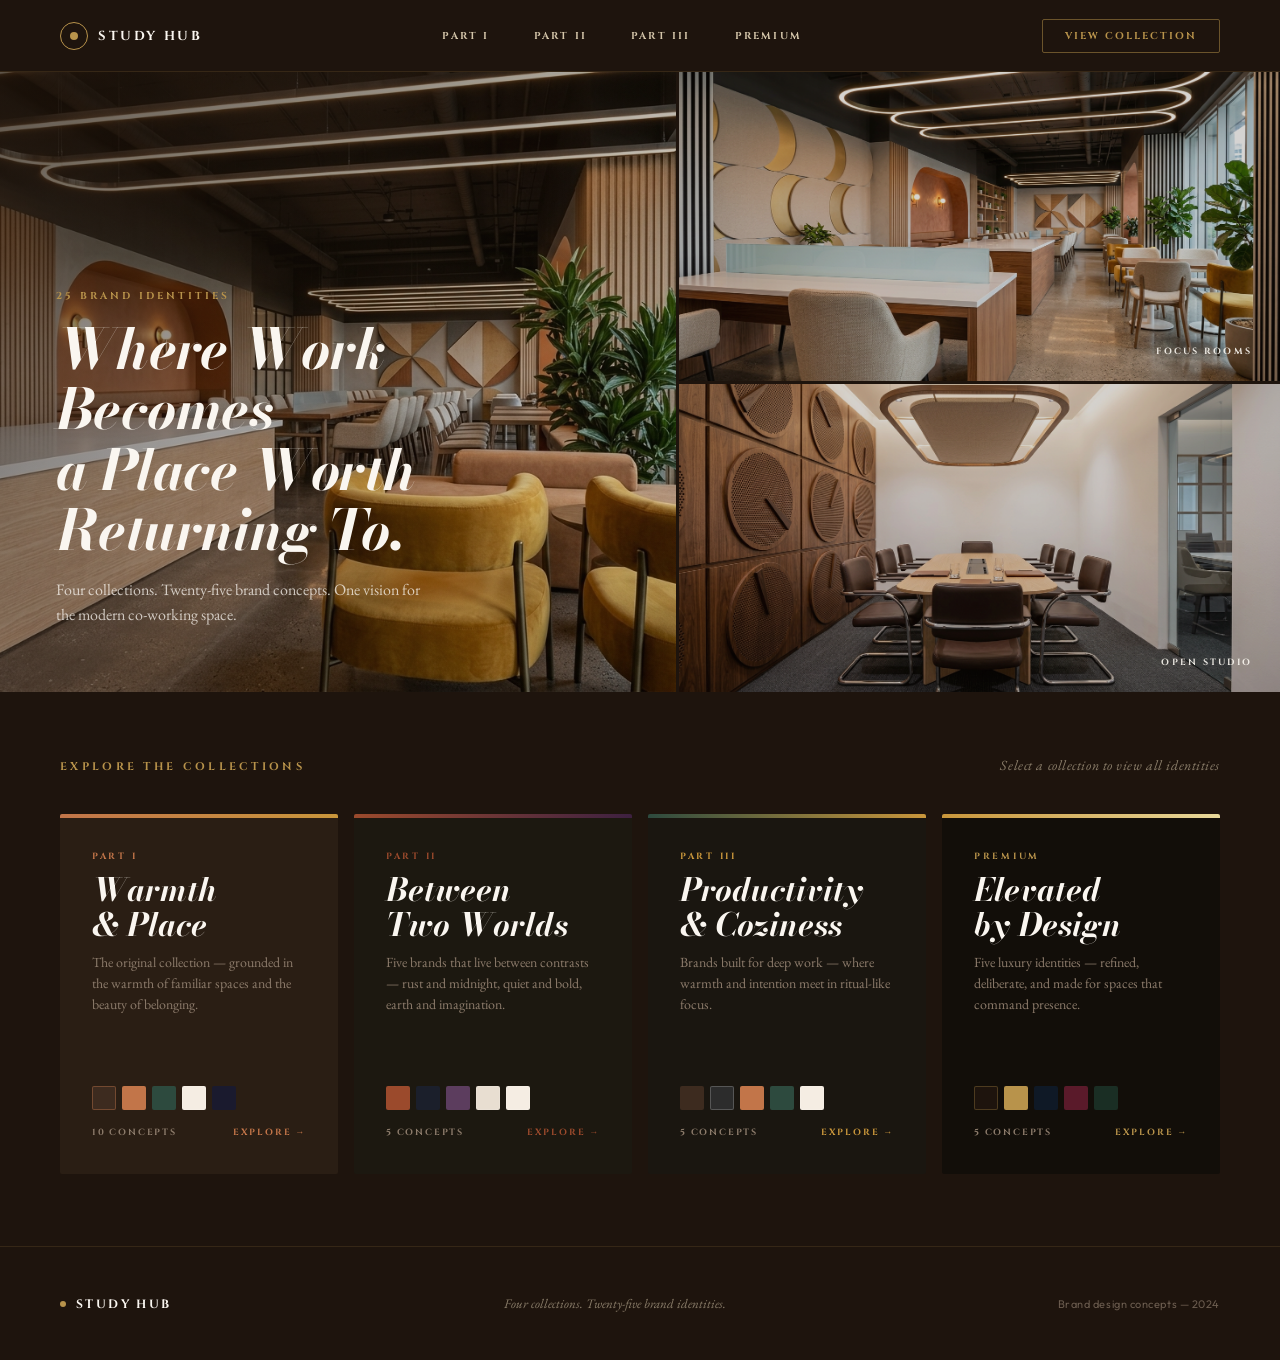
==== index.html @ 8c92edf7 "Initial deploy: Study Hub brand collection website 25 brand identity concepts across 4 collections w" ====
<!DOCTYPE html>
<html lang="en">
<head>
  <meta charset="UTF-8">
  <meta name="viewport" content="width=device-width, initial-scale=1.0">
  <title>Study Hub — Brand Collection</title>
  <link rel="stylesheet" href="css/style.css">
</head>
<body style="background: #1E140D;">

  <!-- NAV -->
  <nav class="nav-dark">
    <a href="index.html" class="nav-logo">
      <div class="nav-logo-ring"><div class="nav-logo-dot"></div></div>
      <span class="nav-logo-text">Study Hub</span>
    </a>
    <div class="nav-links">
      <a href="part1.html" class="nav-link">Part I</a>
      <a href="part2.html" class="nav-link">Part II</a>
      <a href="part3.html" class="nav-link">Part III</a>
      <a href="premium.html" class="nav-link">Premium</a>
    </div>
    <a href="part1.html" class="nav-cta">
      <span class="nav-cta-text">View Collection</span>
    </a>
  </nav>

  <!-- HERO TRIPTYCH -->
  <section class="hero-triptych">
    <div class="hero-main">
      <img src="images/workspace-1.png" alt="Study workspace — warm, book-lined room">
      <div class="hero-main-overlay"></div>
      <div class="hero-main-content">
        <p class="hero-eyebrow">25 Brand Identities</p>
        <h1 class="hero-title">Where Work Becomes<br>a Place Worth<br>Returning To.</h1>
        <p class="hero-subtitle">Four collections. Twenty-five brand concepts. One vision for the modern co-working space.</p>
      </div>
    </div>
    <div class="hero-side">
      <div class="hero-side-panel">
        <img src="images/workspace-2.png" alt="Focus room with warm lighting">
        <div class="hero-side-overlay"></div>
        <span class="hero-side-label">Focus Rooms</span>
      </div>
      <div class="hero-side-panel">
        <img src="images/workspace-3.png" alt="Open studio workspace">
        <div class="hero-side-overlay"></div>
        <span class="hero-side-label">Open Studio</span>
      </div>
    </div>
  </section>

  <!-- COLLECTIONS GRID -->
  <section class="collections-section">
    <div class="collections-header">
      <span class="collections-eyebrow">Explore the Collections</span>
      <span class="collections-hint">Select a collection to view all identities</span>
    </div>

    <div class="collections-grid">

      <!-- Part I -->
      <a href="part1.html" class="collection-card" style="background: #2A1E14;">
        <div class="collection-card-top-bar" style="background: linear-gradient(90deg, #C27549 0%, #C9963B 100%);"></div>
        <div class="collection-card-inner">
          <div>
            <p class="collection-label" style="color: #C27549;">Part I</p>
            <h2 class="collection-title">Warmth<br>&amp; Place</h2>
            <p class="collection-desc">The original collection — grounded in the warmth of familiar spaces and the beauty of belonging.</p>
          </div>
          <div class="collection-footer">
            <div class="collection-swatches">
              <div class="swatch" style="background: #3D2B1F; border: 1px solid rgba(194,117,73,0.4);"></div>
              <div class="swatch" style="background: #C27549;"></div>
              <div class="swatch" style="background: #2D4A3E;"></div>
              <div class="swatch" style="background: #F5EDE3; border: 1px solid rgba(255,255,255,0.1);"></div>
              <div class="swatch" style="background: #1A1A2E;"></div>
            </div>
            <div class="collection-meta">
              <span class="collection-count">10 Concepts</span>
              <span class="collection-explore" style="color: #C27549;">Explore →</span>
            </div>
          </div>
        </div>
      </a>

      <!-- Part II -->
      <a href="part2.html" class="collection-card" style="background: #1C1810;">
        <div class="collection-card-top-bar" style="background: linear-gradient(90deg, #9B4A2C 0%, #3D2040 100%);"></div>
        <div class="collection-card-inner">
          <div>
            <p class="collection-label" style="color: #9B4A2C;">Part II</p>
            <h2 class="collection-title">Between<br>Two Worlds</h2>
            <p class="collection-desc">Five brands that live between contrasts — rust and midnight, quiet and bold, earth and imagination.</p>
          </div>
          <div class="collection-footer">
            <div class="collection-swatches">
              <div class="swatch" style="background: #9B4A2C;"></div>
              <div class="swatch" style="background: #1B1F2B;"></div>
              <div class="swatch" style="background: #5C3D5E;"></div>
              <div class="swatch" style="background: #E8DED1; border: 1px solid rgba(255,255,255,0.1);"></div>
              <div class="swatch" style="background: #F5EDE3; border: 1px solid rgba(255,255,255,0.1);"></div>
            </div>
            <div class="collection-meta">
              <span class="collection-count">5 Concepts</span>
              <span class="collection-explore" style="color: #9B4A2C;">Explore →</span>
            </div>
          </div>
        </div>
      </a>

      <!-- Part III -->
      <a href="part3.html" class="collection-card" style="background: #1A1610;">
        <div class="collection-card-top-bar" style="background: linear-gradient(90deg, #2D4A3E 0%, #C9963B 100%);"></div>
        <div class="collection-card-inner">
          <div>
            <p class="collection-label" style="color: #C9963B;">Part III</p>
            <h2 class="collection-title">Productivity<br>&amp; Coziness</h2>
            <p class="collection-desc">Brands built for deep work — where warmth and intention meet in ritual-like focus.</p>
          </div>
          <div class="collection-footer">
            <div class="collection-swatches">
              <div class="swatch" style="background: #3D2B1F;"></div>
              <div class="swatch" style="background: #2C2C2C; border: 1px solid rgba(255,255,255,0.2);"></div>
              <div class="swatch" style="background: #C27549;"></div>
              <div class="swatch" style="background: #2D4A3E;"></div>
              <div class="swatch" style="background: #F5EDE3; border: 1px solid rgba(255,255,255,0.1);"></div>
            </div>
            <div class="collection-meta">
              <span class="collection-count">5 Concepts</span>
              <span class="collection-explore" style="color: #C9963B;">Explore →</span>
            </div>
          </div>
        </div>
      </a>

      <!-- Premium -->
      <a href="premium.html" class="collection-card" style="background: #120E09;">
        <div class="collection-card-top-bar" style="background: linear-gradient(90deg, #C9963B 0%, #E8D89A 100%);"></div>
        <div class="collection-card-inner">
          <div>
            <p class="collection-label" style="color: #B8934B;">Premium</p>
            <h2 class="collection-title">Elevated<br>by Design</h2>
            <p class="collection-desc">Five luxury identities — refined, deliberate, and made for spaces that command presence.</p>
          </div>
          <div class="collection-footer">
            <div class="collection-swatches">
              <div class="swatch" style="background: #1E140D; border: 1px solid rgba(184,148,75,0.3);"></div>
              <div class="swatch" style="background: #B8934B;"></div>
              <div class="swatch" style="background: #0F1926;"></div>
              <div class="swatch" style="background: #5A1A2A;"></div>
              <div class="swatch" style="background: #1A2E24;"></div>
            </div>
            <div class="collection-meta">
              <span class="collection-count">5 Concepts</span>
              <span class="collection-explore" style="color: #B8934B;">Explore →</span>
            </div>
          </div>
        </div>
      </a>

    </div>
  </section>

  <!-- FOOTER -->
  <footer class="site-footer">
    <div class="footer-brand">
      <div class="footer-logo-dot"></div>
      <span class="footer-brand-name">Study Hub</span>
    </div>
    <p class="footer-tagline">Four collections. Twenty-five brand identities.</p>
    <p class="footer-meta">Brand design concepts — 2024</p>
  </footer>

</body>
</html>
---- css/style.css ----
/* ─── Google Fonts ─── */
@import url('https://fonts.googleapis.com/css2?family=Cinzel:wght@700&family=Bodoni+Moda:ital,wght@1,400&family=EB+Garamond:ital,wght@0,400;1,400&family=Outfit:wght@300;400;600&family=DM+Serif+Display:ital@0;1&family=Lora:wght@400&family=Josefin+Sans:wght@400&display=swap');

/* ─── Reset ─── */
*, *::before, *::after { box-sizing: border-box; margin: 0; padding: 0; }
html { font-size: 16px; -webkit-font-smoothing: antialiased; }
body { font-family: 'Outfit', sans-serif; }
a { text-decoration: none; color: inherit; }
img { display: block; width: 100%; height: 100%; object-fit: cover; }
svg { display: block; }

/* ─── Color tokens ─── */
:root {
  --cream:    #FAF6F0;
  --sand:     #E8DED1;
  --dark:     #1E140D;
  --gold:     #B8934B;
  --terracotta: #C27549;
  --rust:     #9B4A2C;
  --mustard:  #C9963B;
  --brown:    #3D2B1F;
  --blush:    #D4A08C;
  --clay:     #A0704E;
  --muted:    #8C7B6B;
  --border:   #DDD4C8;
  --linen:    #D4C5A9;
}

/* ─── Utility ─── */
.sr-only { position: absolute; width: 1px; height: 1px; overflow: hidden; clip: rect(0,0,0,0); }
.tracking-xl { letter-spacing: 0.22em; }
.tracking-lg { letter-spacing: 0.2em; }
.tracking-md { letter-spacing: 0.15em; }
.tracking-sm { letter-spacing: 0.12em; }
.uppercase { text-transform: uppercase; }


/* ══════════════════════════════════════════
   NAV — DARK (Homepage)
══════════════════════════════════════════ */
.nav-dark {
  display: flex;
  align-items: center;
  justify-content: space-between;
  height: 72px;
  padding: 0 60px;
  background: var(--dark);
  border-bottom: 1px solid rgba(184, 148, 75, 0.15);
  position: sticky;
  top: 0;
  z-index: 100;
}

.nav-logo {
  display: flex;
  align-items: center;
  gap: 10px;
}

.nav-logo-ring {
  width: 28px;
  height: 28px;
  border-radius: 50%;
  border: 1.5px solid var(--gold);
  display: flex;
  align-items: center;
  justify-content: center;
  flex-shrink: 0;
}

.nav-logo-dot {
  width: 8px;
  height: 8px;
  border-radius: 50%;
  background: var(--gold);
}

.nav-logo-text {
  font-family: 'Cinzel', serif;
  font-weight: 700;
  font-size: 13px;
  letter-spacing: 0.2em;
  text-transform: uppercase;
  color: var(--cream);
}

.nav-links {
  display: flex;
  align-items: center;
  gap: 44px;
}

.nav-link {
  font-family: 'Cinzel', serif;
  font-weight: 700;
  font-size: 10px;
  letter-spacing: 0.22em;
  text-transform: uppercase;
  color: var(--linen);
  transition: color 0.2s;
}
.nav-link:hover { color: var(--gold); }
.nav-link.active {
  color: var(--gold);
  border-bottom: 1px solid var(--gold);
  padding-bottom: 2px;
}

.nav-cta {
  display: flex;
  align-items: center;
  padding: 9px 22px;
  border: 1px solid rgba(184, 148, 75, 0.5);
  border-radius: 2px;
}
.nav-cta-text {
  font-family: 'Cinzel', serif;
  font-weight: 700;
  font-size: 10px;
  letter-spacing: 0.2em;
  text-transform: uppercase;
  color: var(--gold);
}
.nav-cta:hover { background: rgba(184, 148, 75, 0.08); }


/* ══════════════════════════════════════════
   NAV — LIGHT (Part pages)
══════════════════════════════════════════ */
.nav-light {
  display: flex;
  align-items: center;
  justify-content: space-between;
  height: 64px;
  padding: 0 60px;
  background: var(--cream);
  border-bottom: 1px solid var(--sand);
  position: sticky;
  top: 0;
  z-index: 100;
}

.nav-light .nav-back {
  display: flex;
  align-items: center;
  gap: 20px;
}

.nav-back-text {
  font-family: 'Cinzel', serif;
  font-weight: 700;
  font-size: 10px;
  letter-spacing: 0.2em;
  text-transform: uppercase;
  color: var(--muted);
}
.nav-back-text:hover { color: var(--brown); }

.nav-divider {
  width: 1px;
  height: 16px;
  background: var(--sand);
}

.nav-light-logo {
  display: flex;
  align-items: center;
  gap: 8px;
}

.nav-light-dot {
  width: 6px;
  height: 6px;
  border-radius: 50%;
}

.nav-light-brand {
  font-family: 'Cinzel', serif;
  font-weight: 700;
  font-size: 10px;
  letter-spacing: 0.2em;
  text-transform: uppercase;
  color: var(--dark);
}

.nav-light .nav-links {
  display: flex;
  align-items: center;
  gap: 36px;
}

.nav-light .nav-link {
  font-family: 'Cinzel', serif;
  font-weight: 700;
  font-size: 9px;
  letter-spacing: 0.2em;
  text-transform: uppercase;
  color: var(--muted);
}
.nav-light .nav-link:hover { color: var(--brown); }
.nav-light .nav-link.active {
  border-bottom: 1px solid currentColor;
  padding-bottom: 2px;
}


/* ══════════════════════════════════════════
   HOMEPAGE — HERO TRIPTYCH
══════════════════════════════════════════ */
.hero-triptych {
  display: flex;
  gap: 3px;
  height: 620px;
  background: var(--dark);
}

.hero-main {
  position: relative;
  flex: 0 0 52.8%;
  overflow: hidden;
}

.hero-main img {
  position: absolute;
  inset: 0;
  width: 100%;
  height: 100%;
  object-fit: cover;
}

.hero-main-overlay {
  position: absolute;
  inset: 0;
  background: linear-gradient(135deg,
    rgba(32, 20, 11, 0.72) 0%,
    rgba(32, 20, 11, 0.25) 60%,
    rgba(32, 20, 11, 0.10) 100%
  );
}

.hero-main-content {
  position: absolute;
  left: 56px;
  bottom: 64px;
  display: flex;
  flex-direction: column;
  gap: 16px;
}

.hero-eyebrow {
  font-family: 'Cinzel', serif;
  font-weight: 700;
  font-size: 10px;
  letter-spacing: 0.3em;
  text-transform: uppercase;
  color: var(--gold);
}

.hero-title {
  font-family: 'Bodoni Moda', serif;
  font-style: italic;
  font-size: 56px;
  line-height: 1.08;
  letter-spacing: -0.01em;
  color: var(--cream);
  max-width: 520px;
}

.hero-subtitle {
  font-family: 'EB Garamond', serif;
  font-size: 16px;
  line-height: 1.6;
  color: rgba(250, 246, 240, 0.75);
  max-width: 380px;
}

.hero-side {
  display: flex;
  flex-direction: column;
  flex: 1;
  gap: 3px;
}

.hero-side-panel {
  position: relative;
  flex: 1;
  overflow: hidden;
}

.hero-side-panel img {
  position: absolute;
  inset: 0;
  width: 100%;
  height: 100%;
  object-fit: cover;
}

.hero-side-overlay {
  position: absolute;
  inset: 0;
  background: rgba(30, 20, 13, 0.18);
}

.hero-side-label {
  position: absolute;
  right: 28px;
  bottom: 24px;
  font-family: 'Cinzel', serif;
  font-weight: 700;
  font-size: 9px;
  letter-spacing: 0.25em;
  text-transform: uppercase;
  color: rgba(250, 246, 240, 0.9);
}


/* ══════════════════════════════════════════
   HOMEPAGE — COLLECTIONS GRID
══════════════════════════════════════════ */
.collections-section {
  background: var(--dark);
  padding: 64px 60px 72px;
}

.collections-header {
  display: flex;
  align-items: baseline;
  justify-content: space-between;
  margin-bottom: 40px;
}

.collections-eyebrow {
  font-family: 'Cinzel', serif;
  font-weight: 700;
  font-size: 11px;
  letter-spacing: 0.3em;
  text-transform: uppercase;
  color: var(--gold);
}

.collections-hint {
  font-family: 'EB Garamond', serif;
  font-style: italic;
  font-size: 14px;
  letter-spacing: 0.04em;
  color: rgba(212, 197, 169, 0.6);
}

.collections-grid {
  display: grid;
  grid-template-columns: repeat(4, 1fr);
  gap: 16px;
}

.collection-card {
  position: relative;
  height: 360px;
  border-radius: 2px;
  overflow: hidden;
  display: flex;
  flex-direction: column;
  transition: transform 0.2s;
}
.collection-card:hover { transform: translateY(-2px); }

.collection-card-top-bar {
  position: absolute;
  top: 0;
  left: 0;
  right: 0;
  height: 4px;
}

.collection-card-inner {
  flex: 1;
  display: flex;
  flex-direction: column;
  justify-content: space-between;
  padding: 36px 32px;
}

.collection-label {
  font-family: 'Cinzel', serif;
  font-weight: 700;
  font-size: 9px;
  letter-spacing: 0.3em;
  text-transform: uppercase;
  margin-bottom: 10px;
}

.collection-title {
  font-family: 'Bodoni Moda', serif;
  font-style: italic;
  font-size: 32px;
  line-height: 1.1;
  color: var(--cream);
  margin-bottom: 10px;
}

.collection-desc {
  font-family: 'EB Garamond', serif;
  font-size: 14px;
  line-height: 1.5;
  color: #8C7B6B;
}

.collection-footer {
  display: flex;
  flex-direction: column;
  gap: 16px;
}

.collection-swatches {
  display: flex;
  gap: 6px;
}

.swatch {
  width: 24px;
  height: 24px;
  border-radius: 2px;
}

.collection-meta {
  display: flex;
  align-items: center;
  justify-content: space-between;
}

.collection-count {
  font-family: 'Cinzel', serif;
  font-weight: 700;
  font-size: 9px;
  letter-spacing: 0.2em;
  text-transform: uppercase;
  color: var(--muted);
}

.collection-explore {
  font-family: 'Cinzel', serif;
  font-weight: 700;
  font-size: 9px;
  letter-spacing: 0.2em;
  text-transform: uppercase;
  transition: opacity 0.2s;
}
.collection-explore:hover { opacity: 0.7; }


/* ══════════════════════════════════════════
   PART PAGE — BANNER
══════════════════════════════════════════ */
.part-banner {
  display: flex;
  align-items: center;
  justify-content: space-between;
  padding: 0 60px;
  height: 156px;
  flex-shrink: 0;
}

.part-banner-left {
  display: flex;
  flex-direction: column;
  gap: 10px;
}

.part-banner-eyebrow {
  font-family: 'Cinzel', serif;
  font-weight: 700;
  font-size: 9px;
  letter-spacing: 0.3em;
  text-transform: uppercase;
}

.part-banner-title {
  font-family: 'Bodoni Moda', serif;
  font-style: italic;
  font-size: 48px;
  line-height: 1.0;
  color: var(--cream);
}

.part-banner-tagline {
  font-family: 'EB Garamond', serif;
  font-style: italic;
  font-size: 16px;
  line-height: 1.5;
  color: rgba(212, 197, 169, 0.7);
}

.part-banner-swatches {
  display: flex;
  gap: 6px;
}

.part-banner-swatches .swatch {
  width: 28px;
  height: 28px;
}


/* ══════════════════════════════════════════
   PART PAGE — ACCORDION
══════════════════════════════════════════ */
.accordion-section {
  background: var(--cream);
  padding: 28px 48px 80px;
}

.accordion-list {
  border-top: 1px solid var(--border);
}

/* Row */
.concept-row {
  display: flex;
  align-items: stretch;
  height: 92px;
  border-bottom: 1px solid var(--border);
  cursor: pointer;
  transition: background 0.15s;
}
.concept-row:hover { background: rgba(212, 192, 168, 0.08); }
.concept-row.active { border-bottom: none; }

.concept-icon-cell {
  width: 76px;
  flex-shrink: 0;
  display: flex;
  align-items: center;
  justify-content: center;
}

.concept-info-cell {
  flex: 1;
  display: flex;
  flex-direction: column;
  justify-content: center;
  padding: 0 18px;
  gap: 2px;
}

.concept-num {
  font-family: 'Outfit', sans-serif;
  font-size: 9px;
  letter-spacing: 0.13em;
  text-transform: uppercase;
  color: var(--terracotta);
}

.concept-name-row {
  font-family: 'DM Serif Display', serif;
  font-size: 16px;
  line-height: 1.25;
  color: var(--brown);
}
.concept-name-row.italic { font-style: italic; }
.concept-name-row.josefin {
  font-family: 'Josefin Sans', sans-serif;
  letter-spacing: 0.06em;
}

.concept-tagline-row {
  font-family: 'Lora', serif;
  font-size: 11px;
  line-height: 1.4;
  color: var(--clay);
}

.concept-traits-cell {
  display: flex;
  align-items: center;
  flex-shrink: 0;
  padding: 0 14px;
  gap: 5px;
}

.trait-pill {
  display: inline-flex;
  align-items: center;
  padding: 3px 9px;
  border: 1px solid var(--linen);
  border-radius: 20px;
  font-family: 'Outfit', sans-serif;
  font-size: 10px;
  color: var(--clay);
  white-space: nowrap;
}

.concept-arrow-cell {
  display: flex;
  align-items: center;
  padding: 0 22px;
  font-size: 16px;
  color: var(--brown);
  flex-shrink: 0;
}

.concept-row.active .concept-arrow-cell {
  color: var(--terracotta);
}

/* Premium rows */
.premium-row .trait-pill {
  border-radius: 2px;
  font-family: 'Cinzel', serif;
  font-weight: 700;
  font-size: 8px;
  letter-spacing: 0.1em;
  border-color: var(--dark);
  color: var(--dark);
}

/* Detail panel */
.concept-detail {
  display: none;
  border-bottom: 2px solid var(--brown);
}
.concept-detail.open { display: flex; }

.concept-detail-left {
  flex: 1;
  display: flex;
  flex-direction: column;
  padding: 36px 40px 36px 0;
}

.concept-detail-label {
  font-family: 'Outfit', sans-serif;
  font-size: 9px;
  letter-spacing: 0.16em;
  text-transform: uppercase;
  color: var(--terracotta);
  margin-bottom: 10px;
}

.concept-detail-name {
  font-family: 'DM Serif Display', serif;
  font-size: 52px;
  line-height: 1.0;
  color: var(--brown);
  margin-bottom: 8px;
}
.concept-detail-name.italic { font-style: italic; }
.concept-detail-name.josefin {
  font-family: 'Josefin Sans', sans-serif;
  letter-spacing: 0.04em;
}

.concept-detail-tagline {
  font-family: 'Lora', serif;
  font-size: 15px;
  line-height: 1.5;
  color: var(--terracotta);
  margin-bottom: 18px;
}

.concept-detail-desc {
  font-family: 'Outfit', sans-serif;
  font-size: 13px;
  line-height: 1.75;
  color: #7A5C42;
  max-width: 480px;
  margin-bottom: 24px;
}

.concept-detail-traits {
  display: flex;
  flex-wrap: wrap;
  gap: 7px;
  margin-bottom: 24px;
}

.detail-trait-pill {
  display: inline-flex;
  align-items: center;
  padding: 5px 13px;
  border: 1.5px solid var(--brown);
  border-radius: 20px;
  font-family: 'Outfit', sans-serif;
  font-size: 11px;
  color: var(--brown);
}

.concept-detail-colors {
  display: flex;
  align-items: center;
  gap: 9px;
}

.color-dot {
  width: 24px;
  height: 24px;
  border-radius: 50%;
}

.concept-detail-right {
  width: 340px;
  flex-shrink: 0;
  display: flex;
  flex-direction: column;
  align-items: center;
  justify-content: center;
  gap: 18px;
  padding: 36px;
}

.concept-logo-text {
  display: flex;
  flex-direction: column;
  align-items: center;
  gap: 5px;
  text-align: center;
}

.concept-logo-name {
  font-family: 'Outfit', sans-serif;
  font-weight: 600;
  font-size: 18px;
  letter-spacing: 0.2em;
  text-transform: uppercase;
  color: var(--cream);
}

.concept-logo-subtitle {
  font-family: 'Outfit', sans-serif;
  font-size: 9px;
  letter-spacing: 0.2em;
  text-transform: uppercase;
}

/* Premium detail adjustments */
.premium-detail .concept-detail-label {
  font-family: 'Cinzel', serif;
  font-weight: 700;
  letter-spacing: 0.18em;
  color: var(--gold);
}
.premium-detail .concept-detail-name { color: var(--dark); }
.premium-detail .concept-detail-tagline { color: var(--gold); }
.premium-detail .concept-detail-desc { color: #5A4030; }

.premium-detail .detail-trait-pill {
  border-radius: 2px;
  font-family: 'Cinzel', serif;
  font-weight: 700;
  font-size: 10px;
  letter-spacing: 0.12em;
  border-color: var(--dark);
  color: var(--dark);
}

/* Premium logo bar */
.concept-logo-divider {
  width: 40px;
  height: 1px;
  background: var(--gold);
  opacity: 0.6;
  margin: 0 auto;
}

.premium-detail .concept-logo-name {
  font-family: 'Cinzel', serif;
  font-weight: 700;
  font-size: 16px;
  color: var(--linen);
}

.premium-detail .concept-logo-subtitle {
  font-family: 'Cinzel', serif;
  font-weight: 700;
  font-size: 8px;
  color: var(--gold);
}

/* ══════════════════════════════════════════
   FOOTER
══════════════════════════════════════════ */
.site-footer {
  background: var(--dark);
  padding: 48px 60px;
  display: flex;
  align-items: center;
  justify-content: space-between;
  border-top: 1px solid rgba(184, 148, 75, 0.15);
}

.footer-brand {
  display: flex;
  align-items: center;
  gap: 10px;
}

.footer-logo-dot {
  width: 6px;
  height: 6px;
  border-radius: 50%;
  background: var(--gold);
}

.footer-brand-name {
  font-family: 'Cinzel', serif;
  font-weight: 700;
  font-size: 12px;
  letter-spacing: 0.2em;
  text-transform: uppercase;
  color: var(--cream);
}

.footer-tagline {
  font-family: 'EB Garamond', serif;
  font-style: italic;
  font-size: 13px;
  color: rgba(212, 197, 169, 0.6);
}

.footer-meta {
  font-family: 'Outfit', sans-serif;
  font-size: 11px;
  color: rgba(140, 123, 107, 0.7);
  letter-spacing: 0.05em;
}


/* ══════════════════════════════════════════
   PART PAGE FOOTER (light bg)
══════════════════════════════════════════ */
.part-footer {
  background: var(--cream);
  padding: 40px 48px;
  border-top: 1px solid var(--border);
  display: flex;
  align-items: center;
  justify-content: space-between;
}

.part-footer-nav {
  display: flex;
  gap: 24px;
}

.part-footer-nav a {
  font-family: 'Cinzel', serif;
  font-weight: 700;
  font-size: 9px;
  letter-spacing: 0.2em;
  text-transform: uppercase;
  color: var(--muted);
  transition: color 0.2s;
}
.part-footer-nav a:hover { color: var(--brown); }
.part-footer-nav a.current { color: var(--terracotta); }


/* ══════════════════════════════════════════
   RESPONSIVE
══════════════════════════════════════════ */
@media (max-width: 1100px) {
  .collections-grid { grid-template-columns: repeat(2, 1fr); }
  .hero-triptych { height: 480px; }
  .hero-title { font-size: 42px; }
}

@media (max-width: 768px) {
  .nav-dark, .nav-light { padding: 0 24px; }
  .nav-links { display: none; }
  .nav-cta { display: none; }
  .hero-triptych { flex-direction: column; height: auto; }
  .hero-main { height: 360px; flex: none; }
  .hero-side { flex-direction: row; height: 160px; }
  .hero-side-panel { flex: 1; }
  .collections-section { padding: 40px 24px 48px; }
  .collections-grid { grid-template-columns: 1fr 1fr; gap: 12px; }
  .part-banner { padding: 0 24px; }
  .accordion-section { padding: 16px 16px 48px; }
  .concept-detail-left { padding: 24px 16px 24px 0; }
  .concept-detail-right { width: 200px; padding: 24px; }
  .concept-detail-name { font-size: 36px; }
  .concept-traits-cell { display: none; }
  .site-footer { flex-direction: column; gap: 16px; text-align: center; }
}

@media (max-width: 480px) {
  .collections-grid { grid-template-columns: 1fr; }
  .collection-card { height: 280px; }
  .concept-detail { flex-direction: column; }
  .concept-detail-right { width: 100%; height: 200px; }
}
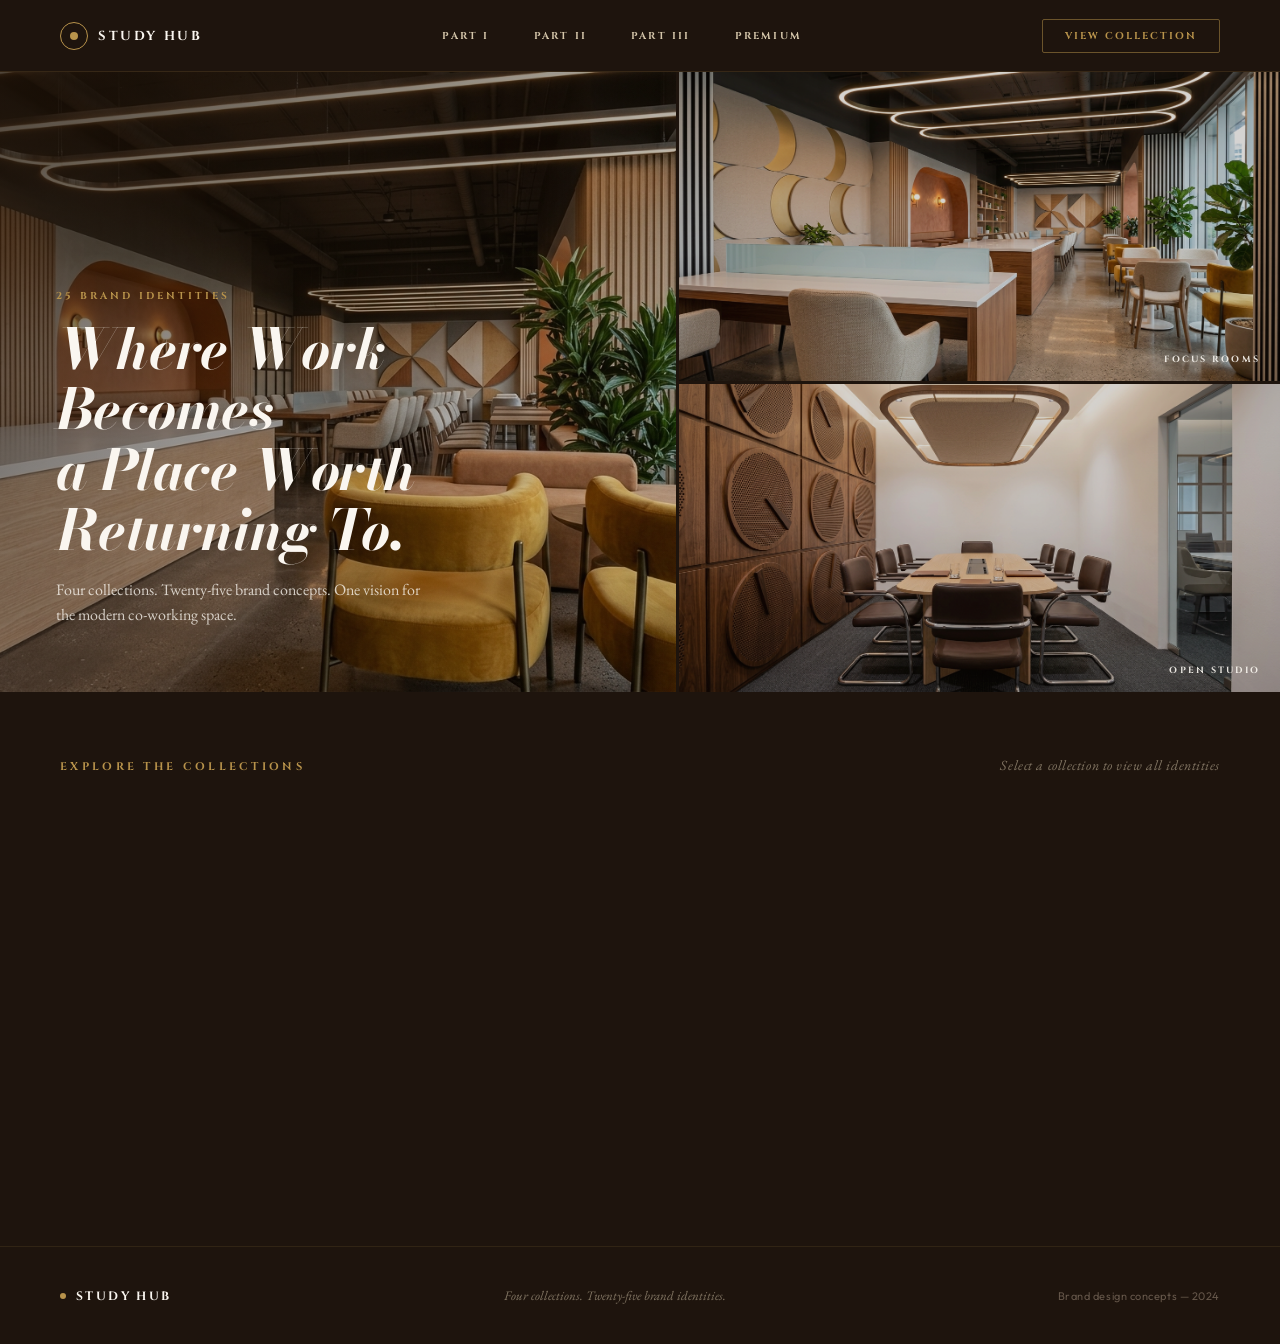
==== commit a1348a12: "Fix mobile layout, add animations - Hamburger nav menu with slide-down drawer on mobile - Hero stack" ====
--- a/index.html
+++ b/index.html
@@ -60,7 +60,7 @@
     <div class="collections-grid">
 
       <!-- Part I -->
-      <a href="part1.html" class="collection-card" style="background: #2A1E14;">
+      <a href="part1.html" class="collection-card reveal" style="background: #2A1E14; --delay: 0s;">
         <div class="collection-card-top-bar" style="background: linear-gradient(90deg, #C27549 0%, #C9963B 100%);"></div>
         <div class="collection-card-inner">
           <div>
@@ -85,7 +85,7 @@
       </a>
 
       <!-- Part II -->
-      <a href="part2.html" class="collection-card" style="background: #1C1810;">
+      <a href="part2.html" class="collection-card reveal" style="background: #1C1810; --delay: 0.1s;">
         <div class="collection-card-top-bar" style="background: linear-gradient(90deg, #9B4A2C 0%, #3D2040 100%);"></div>
         <div class="collection-card-inner">
           <div>
@@ -110,7 +110,7 @@
       </a>
 
       <!-- Part III -->
-      <a href="part3.html" class="collection-card" style="background: #1A1610;">
+      <a href="part3.html" class="collection-card reveal" style="background: #1A1610; --delay: 0.18s;">
         <div class="collection-card-top-bar" style="background: linear-gradient(90deg, #2D4A3E 0%, #C9963B 100%);"></div>
         <div class="collection-card-inner">
           <div>
@@ -135,7 +135,7 @@
       </a>
 
       <!-- Premium -->
-      <a href="premium.html" class="collection-card" style="background: #120E09;">
+      <a href="premium.html" class="collection-card reveal" style="background: #120E09; --delay: 0.26s;">
         <div class="collection-card-top-bar" style="background: linear-gradient(90deg, #C9963B 0%, #E8D89A 100%);"></div>
         <div class="collection-card-inner">
           <div>
--- a/css/style.css
+++ b/css/style.css
@@ -3,11 +3,11 @@
 
 /* ─── Reset ─── */
 *, *::before, *::after { box-sizing: border-box; margin: 0; padding: 0; }
-html { font-size: 16px; -webkit-font-smoothing: antialiased; }
+html { font-size: 16px; -webkit-font-smoothing: antialiased; scroll-behavior: smooth; }
 body { font-family: 'Outfit', sans-serif; }
 a { text-decoration: none; color: inherit; }
 img { display: block; width: 100%; height: 100%; object-fit: cover; }
-svg { display: block; }
+svg { display: block; flex-shrink: 0; }
 
 /* ─── Color tokens ─── */
 :root {
@@ -26,13 +26,71 @@
   --linen:    #D4C5A9;
 }
 
-/* ─── Utility ─── */
-.sr-only { position: absolute; width: 1px; height: 1px; overflow: hidden; clip: rect(0,0,0,0); }
-.tracking-xl { letter-spacing: 0.22em; }
-.tracking-lg { letter-spacing: 0.2em; }
-.tracking-md { letter-spacing: 0.15em; }
-.tracking-sm { letter-spacing: 0.12em; }
-.uppercase { text-transform: uppercase; }
+
+/* ══════════════════════════════════════════
+   ANIMATIONS
+══════════════════════════════════════════ */
+
+@keyframes fadeUp {
+  from { opacity: 0; transform: translateY(22px); }
+  to   { opacity: 1; transform: translateY(0); }
+}
+
+@keyframes fadeIn {
+  from { opacity: 0; }
+  to   { opacity: 1; }
+}
+
+@keyframes slideDown {
+  from { opacity: 0; transform: translateY(-8px); }
+  to   { opacity: 1; transform: translateY(0); }
+}
+
+@keyframes pulse {
+  0%, 100% { transform: scale(1); opacity: 1; }
+  50%       { transform: scale(1.3); opacity: 0.7; }
+}
+
+/* Hero load-in stagger */
+.hero-eyebrow  { animation: fadeUp 0.6s ease 0.1s both; }
+.hero-title    { animation: fadeUp 0.75s ease 0.28s both; }
+.hero-subtitle { animation: fadeUp 0.6s ease 0.5s both; }
+
+/* Scroll-reveal: cards and banners start invisible, JS adds .revealed */
+.reveal {
+  opacity: 0;
+  transform: translateY(28px);
+  transition: opacity 0.55s ease, transform 0.55s ease;
+}
+.reveal.revealed {
+  opacity: 1;
+  transform: translateY(0);
+}
+
+/* Stagger helper — JS sets --delay */
+.reveal { transition-delay: var(--delay, 0s); }
+
+/* Nav dot pulse */
+.nav-logo-dot {
+  width: 8px;
+  height: 8px;
+  border-radius: 50%;
+  background: var(--gold);
+  animation: pulse 3s ease-in-out infinite;
+}
+
+/* Accordion open animation */
+@keyframes accordionSlide {
+  from { opacity: 0; transform: translateY(-6px); }
+  to   { opacity: 1; transform: translateY(0); }
+}
+.concept-detail.open .concept-detail-left,
+.concept-detail.open .concept-detail-right {
+  animation: accordionSlide 0.3s ease both;
+}
+.concept-detail.open .concept-detail-right {
+  animation-delay: 0.06s;
+}
 
 
 /* ══════════════════════════════════════════
@@ -48,13 +106,15 @@
   border-bottom: 1px solid rgba(184, 148, 75, 0.15);
   position: sticky;
   top: 0;
-  z-index: 100;
+  z-index: 200;
+  animation: fadeIn 0.4s ease both;
 }
 
 .nav-logo {
   display: flex;
   align-items: center;
   gap: 10px;
+  flex-shrink: 0;
 }
 
 .nav-logo-ring {
@@ -68,13 +128,6 @@
   flex-shrink: 0;
 }
 
-.nav-logo-dot {
-  width: 8px;
-  height: 8px;
-  border-radius: 50%;
-  background: var(--gold);
-}
-
 .nav-logo-text {
   font-family: 'Cinzel', serif;
   font-weight: 700;
@@ -97,14 +150,23 @@
   letter-spacing: 0.22em;
   text-transform: uppercase;
   color: var(--linen);
+  position: relative;
   transition: color 0.2s;
 }
+.nav-link::after {
+  content: '';
+  position: absolute;
+  bottom: -2px; left: 0; right: 0;
+  height: 1px;
+  background: var(--gold);
+  transform: scaleX(0);
+  transform-origin: left;
+  transition: transform 0.25s ease;
+}
 .nav-link:hover { color: var(--gold); }
-.nav-link.active {
-  color: var(--gold);
-  border-bottom: 1px solid var(--gold);
-  padding-bottom: 2px;
-}
+.nav-link:hover::after { transform: scaleX(1); }
+.nav-link.active { color: var(--gold); }
+.nav-link.active::after { transform: scaleX(1); }
 
 .nav-cta {
   display: flex;
@@ -112,6 +174,8 @@
   padding: 9px 22px;
   border: 1px solid rgba(184, 148, 75, 0.5);
   border-radius: 2px;
+  flex-shrink: 0;
+  transition: background 0.2s, border-color 0.2s;
 }
 .nav-cta-text {
   font-family: 'Cinzel', serif;
@@ -121,7 +185,78 @@
   text-transform: uppercase;
   color: var(--gold);
 }
-.nav-cta:hover { background: rgba(184, 148, 75, 0.08); }
+.nav-cta:hover {
+  background: rgba(184, 148, 75, 0.1);
+  border-color: var(--gold);
+}
+
+/* Hamburger button */
+.nav-hamburger {
+  display: none;
+  flex-direction: column;
+  justify-content: center;
+  gap: 5px;
+  width: 36px;
+  height: 36px;
+  padding: 4px;
+  cursor: pointer;
+  background: none;
+  border: none;
+  flex-shrink: 0;
+}
+.nav-hamburger span {
+  display: block;
+  height: 1.5px;
+  background: var(--gold);
+  border-radius: 2px;
+  transition: transform 0.25s ease, opacity 0.25s ease, width 0.25s ease;
+}
+.nav-hamburger span:nth-child(2) { width: 70%; }
+.nav-dark.open .nav-hamburger span:nth-child(1) { transform: translateY(6.5px) rotate(45deg); }
+.nav-dark.open .nav-hamburger span:nth-child(2) { opacity: 0; transform: scaleX(0); }
+.nav-dark.open .nav-hamburger span:nth-child(3) { transform: translateY(-6.5px) rotate(-45deg); }
+
+/* Mobile nav drawer — dark */
+.nav-mobile-drawer {
+  display: none;
+  flex-direction: column;
+  position: fixed;
+  top: 72px;
+  left: 0; right: 0;
+  background: var(--dark);
+  border-bottom: 1px solid rgba(184, 148, 75, 0.2);
+  padding: 24px 32px 32px;
+  gap: 0;
+  z-index: 199;
+  box-shadow: 0 8px 32px rgba(0,0,0,0.4);
+}
+.nav-dark.open + .nav-mobile-drawer { display: flex; animation: slideDown 0.2s ease both; }
+.nav-mobile-link {
+  font-family: 'Cinzel', serif;
+  font-weight: 700;
+  font-size: 13px;
+  letter-spacing: 0.22em;
+  text-transform: uppercase;
+  color: var(--linen);
+  padding: 14px 0;
+  border-bottom: 1px solid rgba(184,148,75,0.1);
+  transition: color 0.2s;
+}
+.nav-mobile-link:last-child { border-bottom: none; }
+.nav-mobile-link:hover, .nav-mobile-link.active { color: var(--gold); }
+.nav-mobile-cta {
+  margin-top: 20px;
+  font-family: 'Cinzel', serif;
+  font-weight: 700;
+  font-size: 11px;
+  letter-spacing: 0.2em;
+  text-transform: uppercase;
+  color: var(--gold);
+  padding: 12px 0;
+  border: 1px solid rgba(184,148,75,0.4);
+  text-align: center;
+  border-radius: 2px;
+}
 
 
 /* ══════════════════════════════════════════
@@ -137,13 +272,15 @@
   border-bottom: 1px solid var(--sand);
   position: sticky;
   top: 0;
-  z-index: 100;
+  z-index: 200;
+  animation: fadeIn 0.4s ease both;
 }
 
 .nav-light .nav-back {
   display: flex;
   align-items: center;
   gap: 20px;
+  flex-shrink: 0;
 }
 
 .nav-back-text {
@@ -153,6 +290,7 @@
   letter-spacing: 0.2em;
   text-transform: uppercase;
   color: var(--muted);
+  transition: color 0.2s;
 }
 .nav-back-text:hover { color: var(--brown); }
 
@@ -166,6 +304,7 @@
   display: flex;
   align-items: center;
   gap: 8px;
+  flex-shrink: 0;
 }
 
 .nav-light-dot {
@@ -196,11 +335,45 @@
   letter-spacing: 0.2em;
   text-transform: uppercase;
   color: var(--muted);
+  position: relative;
+  transition: color 0.2s;
+}
+.nav-light .nav-link::after {
+  content: '';
+  position: absolute;
+  bottom: -2px; left: 0; right: 0;
+  height: 1px;
+  background: currentColor;
+  transform: scaleX(0);
+  transform-origin: left;
+  transition: transform 0.25s ease;
 }
 .nav-light .nav-link:hover { color: var(--brown); }
-.nav-light .nav-link.active {
-  border-bottom: 1px solid currentColor;
-  padding-bottom: 2px;
+.nav-light .nav-link:hover::after { transform: scaleX(1); }
+.nav-light .nav-link.active::after { transform: scaleX(1); }
+
+/* Light nav hamburger */
+.nav-light .nav-hamburger span { background: var(--brown); }
+.nav-light.open .nav-hamburger span:nth-child(1) { transform: translateY(6.5px) rotate(45deg); }
+.nav-light.open .nav-hamburger span:nth-child(2) { opacity: 0; transform: scaleX(0); }
+.nav-light.open .nav-hamburger span:nth-child(3) { transform: translateY(-6.5px) rotate(-45deg); }
+
+/* Light mobile drawer */
+.nav-light + .nav-mobile-drawer {
+  background: var(--cream);
+  border-color: var(--sand);
+  top: 64px;
+  box-shadow: 0 8px 24px rgba(30,20,13,0.1);
+}
+.nav-light + .nav-mobile-drawer .nav-mobile-link {
+  color: var(--muted);
+  border-color: var(--border);
+}
+.nav-light + .nav-mobile-drawer .nav-mobile-link:hover,
+.nav-light + .nav-mobile-drawer .nav-mobile-link.active { color: var(--brown); }
+.nav-light + .nav-mobile-drawer .nav-mobile-cta {
+  color: var(--terracotta);
+  border-color: rgba(194,117,73,0.4);
 }
 
 
@@ -226,21 +399,24 @@
   width: 100%;
   height: 100%;
   object-fit: cover;
-}
+  transition: transform 0.6s ease;
+}
+.hero-main:hover img { transform: scale(1.02); }
 
 .hero-main-overlay {
   position: absolute;
   inset: 0;
   background: linear-gradient(135deg,
-    rgba(32, 20, 11, 0.72) 0%,
-    rgba(32, 20, 11, 0.25) 60%,
-    rgba(32, 20, 11, 0.10) 100%
+    rgba(30, 18, 8, 0.78) 0%,
+    rgba(30, 18, 8, 0.28) 60%,
+    rgba(30, 18, 8, 0.10) 100%
   );
 }
 
 .hero-main-content {
   position: absolute;
   left: 56px;
+  right: 24px;
   bottom: 64px;
   display: flex;
   flex-direction: column;
@@ -270,7 +446,7 @@
   font-family: 'EB Garamond', serif;
   font-size: 16px;
   line-height: 1.6;
-  color: rgba(250, 246, 240, 0.75);
+  color: rgba(250, 246, 240, 0.78);
   max-width: 380px;
 }
 
@@ -293,18 +469,22 @@
   width: 100%;
   height: 100%;
   object-fit: cover;
-}
+  transition: transform 0.6s ease;
+}
+.hero-side-panel:hover img { transform: scale(1.04); }
 
 .hero-side-overlay {
   position: absolute;
   inset: 0;
   background: rgba(30, 20, 13, 0.18);
-}
+  transition: background 0.3s;
+}
+.hero-side-panel:hover .hero-side-overlay { background: rgba(30, 20, 13, 0.08); }
 
 .hero-side-label {
   position: absolute;
-  right: 28px;
-  bottom: 24px;
+  right: 20px;
+  bottom: 16px;
   font-family: 'Cinzel', serif;
   font-weight: 700;
   font-size: 9px;
@@ -327,6 +507,8 @@
   align-items: baseline;
   justify-content: space-between;
   margin-bottom: 40px;
+  flex-wrap: wrap;
+  gap: 8px;
 }
 
 .collections-eyebrow {
@@ -343,7 +525,7 @@
   font-style: italic;
   font-size: 14px;
   letter-spacing: 0.04em;
-  color: rgba(212, 197, 169, 0.6);
+  color: rgba(212, 197, 169, 0.55);
 }
 
 .collections-grid {
@@ -359,24 +541,29 @@
   overflow: hidden;
   display: flex;
   flex-direction: column;
-  transition: transform 0.2s;
-}
-.collection-card:hover { transform: translateY(-2px); }
+  transition: transform 0.3s ease, box-shadow 0.3s ease;
+}
+.collection-card:hover {
+  transform: translateY(-4px);
+  box-shadow: 0 16px 40px rgba(0,0,0,0.35);
+}
 
 .collection-card-top-bar {
   position: absolute;
-  top: 0;
-  left: 0;
-  right: 0;
-  height: 4px;
-}
+  top: 0; left: 0; right: 0;
+  height: 3px;
+  transform: scaleX(0.3);
+  transform-origin: left;
+  transition: transform 0.4s ease;
+}
+.collection-card:hover .collection-card-top-bar { transform: scaleX(1); }
 
 .collection-card-inner {
   flex: 1;
   display: flex;
   flex-direction: column;
   justify-content: space-between;
-  padding: 36px 32px;
+  padding: 36px 28px;
 }
 
 .collection-label {
@@ -391,7 +578,7 @@
 .collection-title {
   font-family: 'Bodoni Moda', serif;
   font-style: italic;
-  font-size: 32px;
+  font-size: 30px;
   line-height: 1.1;
   color: var(--cream);
   margin-bottom: 10px;
@@ -399,25 +586,25 @@
 
 .collection-desc {
   font-family: 'EB Garamond', serif;
-  font-size: 14px;
-  line-height: 1.5;
-  color: #8C7B6B;
+  font-size: 13px;
+  line-height: 1.55;
+  color: #7A6B5C;
 }
 
 .collection-footer {
   display: flex;
   flex-direction: column;
-  gap: 16px;
+  gap: 14px;
 }
 
 .collection-swatches {
   display: flex;
-  gap: 6px;
+  gap: 5px;
 }
 
 .swatch {
-  width: 24px;
-  height: 24px;
+  width: 22px;
+  height: 22px;
   border-radius: 2px;
 }
 
@@ -442,9 +629,12 @@
   font-size: 9px;
   letter-spacing: 0.2em;
   text-transform: uppercase;
-  transition: opacity 0.2s;
-}
-.collection-explore:hover { opacity: 0.7; }
+  display: inline-flex;
+  align-items: center;
+  gap: 4px;
+  transition: gap 0.2s ease;
+}
+.collection-card:hover .collection-explore { gap: 8px; }
 
 
 /* ══════════════════════════════════════════
@@ -454,8 +644,9 @@
   display: flex;
   align-items: center;
   justify-content: space-between;
-  padding: 0 60px;
-  height: 156px;
+  padding: 36px 60px;
+  min-height: 156px;
+  gap: 24px;
   flex-shrink: 0;
 }
 
@@ -463,6 +654,8 @@
   display: flex;
   flex-direction: column;
   gap: 10px;
+  flex: 1;
+  min-width: 0;
 }
 
 .part-banner-eyebrow {
@@ -476,15 +669,15 @@
 .part-banner-title {
   font-family: 'Bodoni Moda', serif;
   font-style: italic;
-  font-size: 48px;
-  line-height: 1.0;
+  font-size: clamp(32px, 4vw, 48px);
+  line-height: 1.05;
   color: var(--cream);
 }
 
 .part-banner-tagline {
   font-family: 'EB Garamond', serif;
   font-style: italic;
-  font-size: 16px;
+  font-size: 15px;
   line-height: 1.5;
   color: rgba(212, 197, 169, 0.7);
 }
@@ -492,11 +685,13 @@
 .part-banner-swatches {
   display: flex;
   gap: 6px;
+  flex-wrap: wrap;
+  flex-shrink: 0;
 }
 
 .part-banner-swatches .swatch {
-  width: 28px;
-  height: 28px;
+  width: 26px;
+  height: 26px;
 }
 
 
@@ -516,13 +711,16 @@
 .concept-row {
   display: flex;
   align-items: stretch;
-  height: 92px;
+  min-height: 88px;
   border-bottom: 1px solid var(--border);
   cursor: pointer;
   transition: background 0.15s;
 }
-.concept-row:hover { background: rgba(212, 192, 168, 0.08); }
-.concept-row.active { border-bottom: none; }
+.concept-row:hover { background: rgba(212, 192, 168, 0.07); }
+.concept-row.active {
+  border-bottom: none;
+  background: rgba(212, 192, 168, 0.05);
+}
 
 .concept-icon-cell {
   width: 76px;
@@ -537,8 +735,9 @@
   display: flex;
   flex-direction: column;
   justify-content: center;
-  padding: 0 18px;
-  gap: 2px;
+  padding: 14px 18px;
+  gap: 3px;
+  min-width: 0;
 }
 
 .concept-num {
@@ -554,6 +753,9 @@
   font-size: 16px;
   line-height: 1.25;
   color: var(--brown);
+  white-space: nowrap;
+  overflow: hidden;
+  text-overflow: ellipsis;
 }
 .concept-name-row.italic { font-style: italic; }
 .concept-name-row.josefin {
@@ -566,13 +768,16 @@
   font-size: 11px;
   line-height: 1.4;
   color: var(--clay);
+  white-space: nowrap;
+  overflow: hidden;
+  text-overflow: ellipsis;
 }
 
 .concept-traits-cell {
   display: flex;
   align-items: center;
   flex-shrink: 0;
-  padding: 0 14px;
+  padding: 0 12px;
   gap: 5px;
 }
 
@@ -591,12 +796,12 @@
 .concept-arrow-cell {
   display: flex;
   align-items: center;
-  padding: 0 22px;
+  padding: 0 20px;
   font-size: 16px;
-  color: var(--brown);
+  color: var(--muted);
   flex-shrink: 0;
-}
-
+  transition: color 0.2s, transform 0.3s ease;
+}
 .concept-row.active .concept-arrow-cell {
   color: var(--terracotta);
 }
@@ -612,18 +817,29 @@
   color: var(--dark);
 }
 
-/* Detail panel */
+/* Detail panel — animated with max-height */
 .concept-detail {
-  display: none;
-  border-bottom: 2px solid var(--brown);
-}
-.concept-detail.open { display: flex; }
+  overflow: hidden;
+  max-height: 0;
+  transition: max-height 0.45s cubic-bezier(0.4, 0, 0.2, 1);
+  border-bottom: 2px solid transparent;
+}
+.concept-detail.open {
+  max-height: 1000px;
+  border-bottom-color: var(--brown);
+}
+
+.concept-detail-inner {
+  display: flex;
+  align-items: stretch;
+}
 
 .concept-detail-left {
   flex: 1;
   display: flex;
   flex-direction: column;
-  padding: 36px 40px 36px 0;
+  padding: 32px 32px 32px 0;
+  min-width: 0;
 }
 
 .concept-detail-label {
@@ -637,7 +853,7 @@
 
 .concept-detail-name {
   font-family: 'DM Serif Display', serif;
-  font-size: 52px;
+  font-size: clamp(36px, 4vw, 52px);
   line-height: 1.0;
   color: var(--brown);
   margin-bottom: 8px;
@@ -653,7 +869,7 @@
   font-size: 15px;
   line-height: 1.5;
   color: var(--terracotta);
-  margin-bottom: 18px;
+  margin-bottom: 16px;
 }
 
 .concept-detail-desc {
@@ -662,14 +878,14 @@
   line-height: 1.75;
   color: #7A5C42;
   max-width: 480px;
-  margin-bottom: 24px;
+  margin-bottom: 22px;
 }
 
 .concept-detail-traits {
   display: flex;
   flex-wrap: wrap;
-  gap: 7px;
-  margin-bottom: 24px;
+  gap: 6px;
+  margin-bottom: 20px;
 }
 
 .detail-trait-pill {
@@ -686,24 +902,25 @@
 .concept-detail-colors {
   display: flex;
   align-items: center;
-  gap: 9px;
+  gap: 8px;
+  flex-wrap: wrap;
 }
 
 .color-dot {
-  width: 24px;
-  height: 24px;
+  width: 22px;
+  height: 22px;
   border-radius: 50%;
 }
 
 .concept-detail-right {
-  width: 340px;
+  width: 300px;
   flex-shrink: 0;
   display: flex;
   flex-direction: column;
   align-items: center;
   justify-content: center;
-  gap: 18px;
-  padding: 36px;
+  gap: 16px;
+  padding: 32px;
 }
 
 .concept-logo-text {
@@ -717,7 +934,7 @@
 .concept-logo-name {
   font-family: 'Outfit', sans-serif;
   font-weight: 600;
-  font-size: 18px;
+  font-size: 16px;
   letter-spacing: 0.2em;
   text-transform: uppercase;
   color: var(--cream);
@@ -730,60 +947,59 @@
   text-transform: uppercase;
 }
 
-/* Premium detail adjustments */
+/* Premium detail */
 .premium-detail .concept-detail-label {
   font-family: 'Cinzel', serif;
   font-weight: 700;
   letter-spacing: 0.18em;
   color: var(--gold);
 }
-.premium-detail .concept-detail-name { color: var(--dark); }
+.premium-detail .concept-detail-name { color: #1E140D; }
 .premium-detail .concept-detail-tagline { color: var(--gold); }
 .premium-detail .concept-detail-desc { color: #5A4030; }
-
 .premium-detail .detail-trait-pill {
   border-radius: 2px;
   font-family: 'Cinzel', serif;
   font-weight: 700;
   font-size: 10px;
   letter-spacing: 0.12em;
-  border-color: var(--dark);
-  color: var(--dark);
-}
-
-/* Premium logo bar */
+  border-color: #1E140D;
+  color: #1E140D;
+}
+
 .concept-logo-divider {
-  width: 40px;
+  width: 36px;
   height: 1px;
   background: var(--gold);
   opacity: 0.6;
   margin: 0 auto;
 }
-
 .premium-detail .concept-logo-name {
   font-family: 'Cinzel', serif;
   font-weight: 700;
-  font-size: 16px;
+  font-size: 14px;
   color: var(--linen);
 }
-
 .premium-detail .concept-logo-subtitle {
   font-family: 'Cinzel', serif;
   font-weight: 700;
   font-size: 8px;
   color: var(--gold);
 }
+
 
 /* ══════════════════════════════════════════
    FOOTER
 ══════════════════════════════════════════ */
 .site-footer {
   background: var(--dark);
-  padding: 48px 60px;
+  padding: 40px 60px;
   display: flex;
   align-items: center;
   justify-content: space-between;
-  border-top: 1px solid rgba(184, 148, 75, 0.15);
+  border-top: 1px solid rgba(184, 148, 75, 0.12);
+  flex-wrap: wrap;
+  gap: 16px;
 }
 
 .footer-brand {
@@ -812,32 +1028,32 @@
   font-family: 'EB Garamond', serif;
   font-style: italic;
   font-size: 13px;
-  color: rgba(212, 197, 169, 0.6);
+  color: rgba(212, 197, 169, 0.55);
 }
 
 .footer-meta {
   font-family: 'Outfit', sans-serif;
   font-size: 11px;
-  color: rgba(140, 123, 107, 0.7);
+  color: rgba(140, 123, 107, 0.65);
   letter-spacing: 0.05em;
 }
 
-
-/* ══════════════════════════════════════════
-   PART PAGE FOOTER (light bg)
-══════════════════════════════════════════ */
+/* Part page footer */
 .part-footer {
   background: var(--cream);
-  padding: 40px 48px;
+  padding: 32px 48px;
   border-top: 1px solid var(--border);
   display: flex;
   align-items: center;
   justify-content: space-between;
+  flex-wrap: wrap;
+  gap: 16px;
 }
 
 .part-footer-nav {
   display: flex;
   gap: 24px;
+  flex-wrap: wrap;
 }
 
 .part-footer-nav a {
@@ -854,36 +1070,109 @@
 
 
 /* ══════════════════════════════════════════
-   RESPONSIVE
+   RESPONSIVE — TABLET 1100px
 ══════════════════════════════════════════ */
 @media (max-width: 1100px) {
   .collections-grid { grid-template-columns: repeat(2, 1fr); }
-  .hero-triptych { height: 480px; }
-  .hero-title { font-size: 42px; }
-}
-
+  .collection-card { height: 320px; }
+  .nav-dark, .nav-light { padding: 0 32px; }
+  .collections-section { padding: 48px 32px 56px; }
+  .accordion-section { padding: 24px 32px 60px; }
+  .concept-detail-right { width: 260px; }
+  .concept-traits-cell { display: none; }
+}
+
+
+/* ══════════════════════════════════════════
+   RESPONSIVE — MOBILE 768px
+══════════════════════════════════════════ */
 @media (max-width: 768px) {
-  .nav-dark, .nav-light { padding: 0 24px; }
+  /* Nav */
+  .nav-dark, .nav-light { padding: 0 20px; height: 60px; }
+  .nav-logo-text { font-size: 11px; }
   .nav-links { display: none; }
   .nav-cta { display: none; }
-  .hero-triptych { flex-direction: column; height: auto; }
-  .hero-main { height: 360px; flex: none; }
-  .hero-side { flex-direction: row; height: 160px; }
-  .hero-side-panel { flex: 1; }
-  .collections-section { padding: 40px 24px 48px; }
-  .collections-grid { grid-template-columns: 1fr 1fr; gap: 12px; }
-  .part-banner { padding: 0 24px; }
-  .accordion-section { padding: 16px 16px 48px; }
-  .concept-detail-left { padding: 24px 16px 24px 0; }
-  .concept-detail-right { width: 200px; padding: 24px; }
-  .concept-detail-name { font-size: 36px; }
+  .nav-hamburger { display: flex; }
+  .nav-mobile-drawer { top: 60px; }
+  .nav-light + .nav-mobile-drawer { top: 60px; }
+
+  /* Hero — stack */
+  .hero-triptych {
+    flex-direction: column;
+    height: auto;
+    gap: 2px;
+  }
+  .hero-main {
+    flex: none;
+    height: 420px;
+  }
+  .hero-main-content {
+    left: 24px;
+    right: 24px;
+    bottom: 36px;
+    gap: 12px;
+  }
+  .hero-title { font-size: 36px; }
+  .hero-subtitle { font-size: 14px; max-width: 100%; }
+  .hero-side {
+    flex-direction: row;
+    height: 140px;
+  }
+
+  /* Collections */
+  .collections-section { padding: 36px 20px 44px; }
+  .collections-grid { grid-template-columns: 1fr 1fr; gap: 10px; }
+  .collection-card { height: 300px; }
+  .collection-card-inner { padding: 24px 20px; }
+  .collection-title { font-size: 24px; }
+  .collection-desc { font-size: 12px; }
+  .collections-hint { display: none; }
+
+  /* Banner */
+  .part-banner {
+    flex-direction: column;
+    align-items: flex-start;
+    padding: 28px 20px;
+    gap: 16px;
+    min-height: unset;
+  }
+  .part-banner-swatches { display: none; }
+
+  /* Accordion */
+  .accordion-section { padding: 16px 12px 48px; }
+  .concept-icon-cell { width: 56px; }
+  .concept-icon-cell svg { transform: scale(0.85); }
   .concept-traits-cell { display: none; }
-  .site-footer { flex-direction: column; gap: 16px; text-align: center; }
-}
-
+
+  /* Accordion detail — stack */
+  .concept-detail-inner { flex-direction: column; }
+  .concept-detail-left {
+    padding: 24px 16px 20px;
+  }
+  .concept-detail-right {
+    width: 100%;
+    min-height: 180px;
+    padding: 28px 20px;
+    flex-direction: row;
+    justify-content: center;
+    gap: 20px;
+  }
+  .concept-detail-right svg { width: 60px; height: 60px; }
+  .concept-logo-text { align-items: flex-start; text-align: left; }
+
+  /* Footer */
+  .site-footer { padding: 32px 20px; flex-direction: column; align-items: flex-start; gap: 10px; }
+  .part-footer { padding: 24px 20px; flex-direction: column; align-items: flex-start; gap: 12px; }
+}
+
+
+/* ══════════════════════════════════════════
+   RESPONSIVE — SMALL 480px
+══════════════════════════════════════════ */
 @media (max-width: 480px) {
+  .hero-main { height: 360px; }
+  .hero-title { font-size: 30px; }
   .collections-grid { grid-template-columns: 1fr; }
   .collection-card { height: 280px; }
-  .concept-detail { flex-direction: column; }
-  .concept-detail-right { width: 100%; height: 200px; }
-}
+  .concept-detail-right { flex-direction: column; }
+}
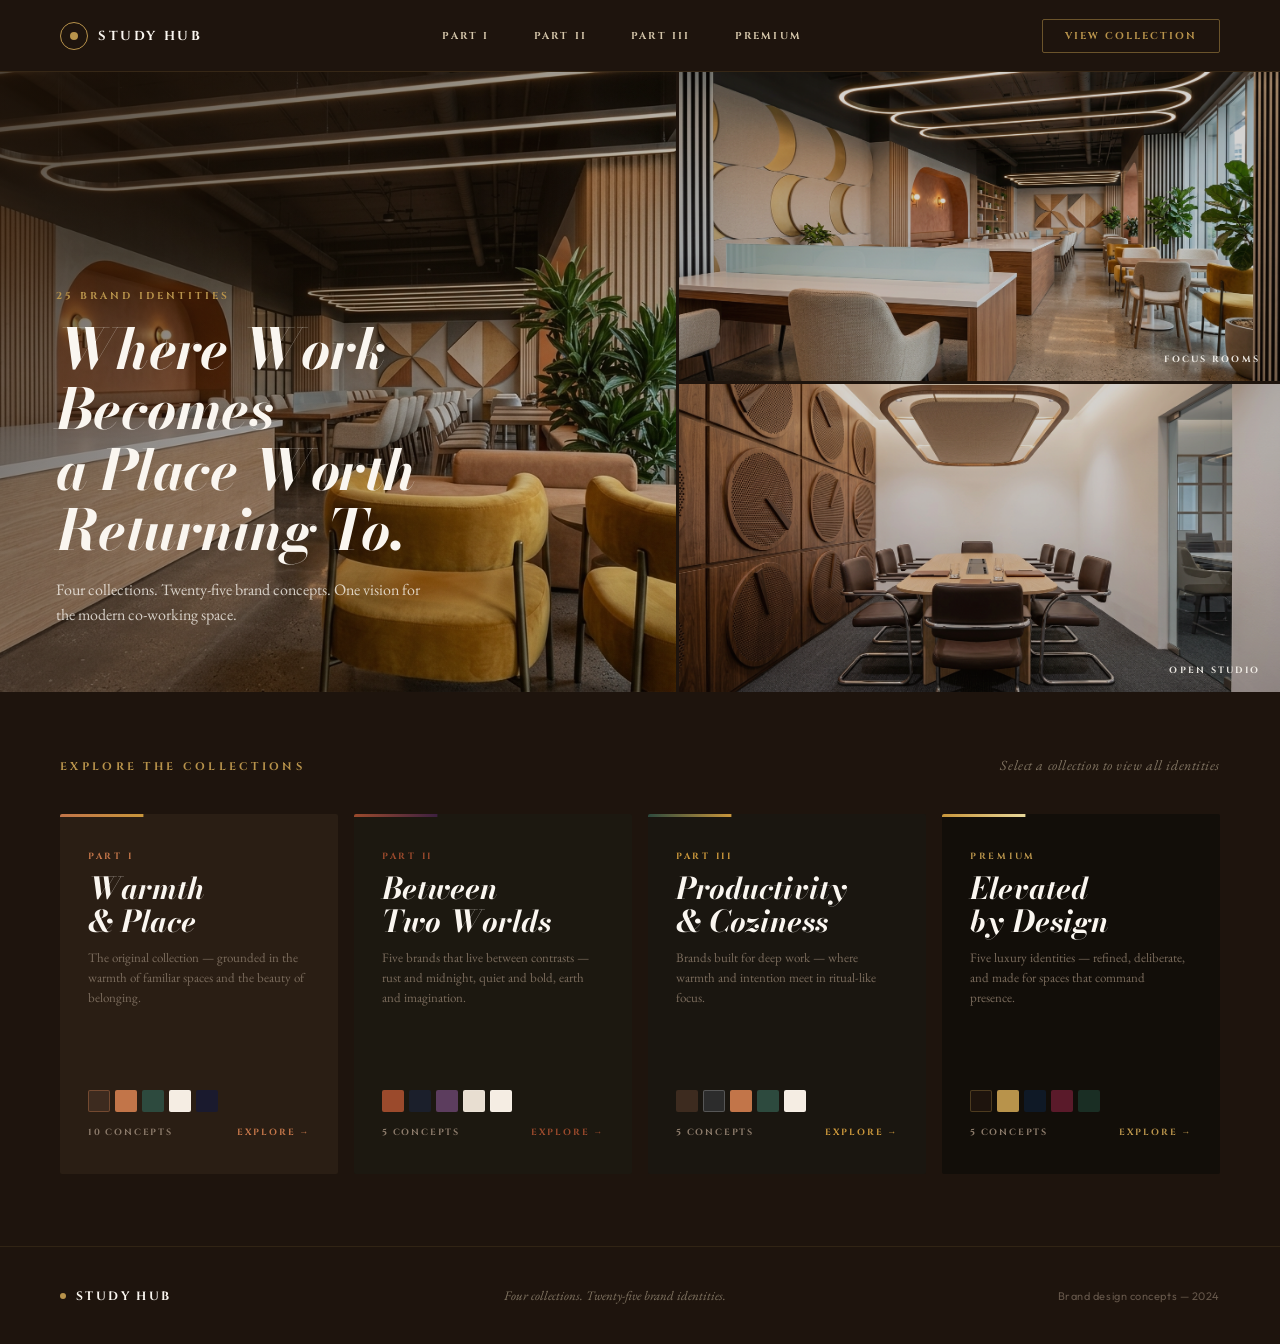
==== commit 49bd649f: "Fix: cards always visible — CSS animation, no JS dependency Replaced fragile IntersectionObserver op" ====
--- a/index.html
+++ b/index.html
@@ -60,7 +60,7 @@
     <div class="collections-grid">
 
       <!-- Part I -->
-      <a href="part1.html" class="collection-card reveal" style="background: #2A1E14; --delay: 0s;">
+      <a href="part1.html" class="collection-card" style="background: #2A1E14;">
         <div class="collection-card-top-bar" style="background: linear-gradient(90deg, #C27549 0%, #C9963B 100%);"></div>
         <div class="collection-card-inner">
           <div>
@@ -85,7 +85,7 @@
       </a>
 
       <!-- Part II -->
-      <a href="part2.html" class="collection-card reveal" style="background: #1C1810; --delay: 0.1s;">
+      <a href="part2.html" class="collection-card" style="background: #1C1810;">
         <div class="collection-card-top-bar" style="background: linear-gradient(90deg, #9B4A2C 0%, #3D2040 100%);"></div>
         <div class="collection-card-inner">
           <div>
@@ -110,7 +110,7 @@
       </a>
 
       <!-- Part III -->
-      <a href="part3.html" class="collection-card reveal" style="background: #1A1610; --delay: 0.18s;">
+      <a href="part3.html" class="collection-card" style="background: #1A1610;">
         <div class="collection-card-top-bar" style="background: linear-gradient(90deg, #2D4A3E 0%, #C9963B 100%);"></div>
         <div class="collection-card-inner">
           <div>
@@ -135,7 +135,7 @@
       </a>
 
       <!-- Premium -->
-      <a href="premium.html" class="collection-card reveal" style="background: #120E09; --delay: 0.26s;">
+      <a href="premium.html" class="collection-card" style="background: #120E09;">
         <div class="collection-card-top-bar" style="background: linear-gradient(90deg, #C9963B 0%, #E8D89A 100%);"></div>
         <div class="collection-card-inner">
           <div>
--- a/css/style.css
+++ b/css/style.css
@@ -542,7 +542,12 @@
   display: flex;
   flex-direction: column;
   transition: transform 0.3s ease, box-shadow 0.3s ease;
-}
+  animation: fadeUp 0.55s ease both;
+}
+.collection-card:nth-child(1) { animation-delay: 0.05s; }
+.collection-card:nth-child(2) { animation-delay: 0.14s; }
+.collection-card:nth-child(3) { animation-delay: 0.23s; }
+.collection-card:nth-child(4) { animation-delay: 0.32s; }
 .collection-card:hover {
   transform: translateY(-4px);
   box-shadow: 0 16px 40px rgba(0,0,0,0.35);
